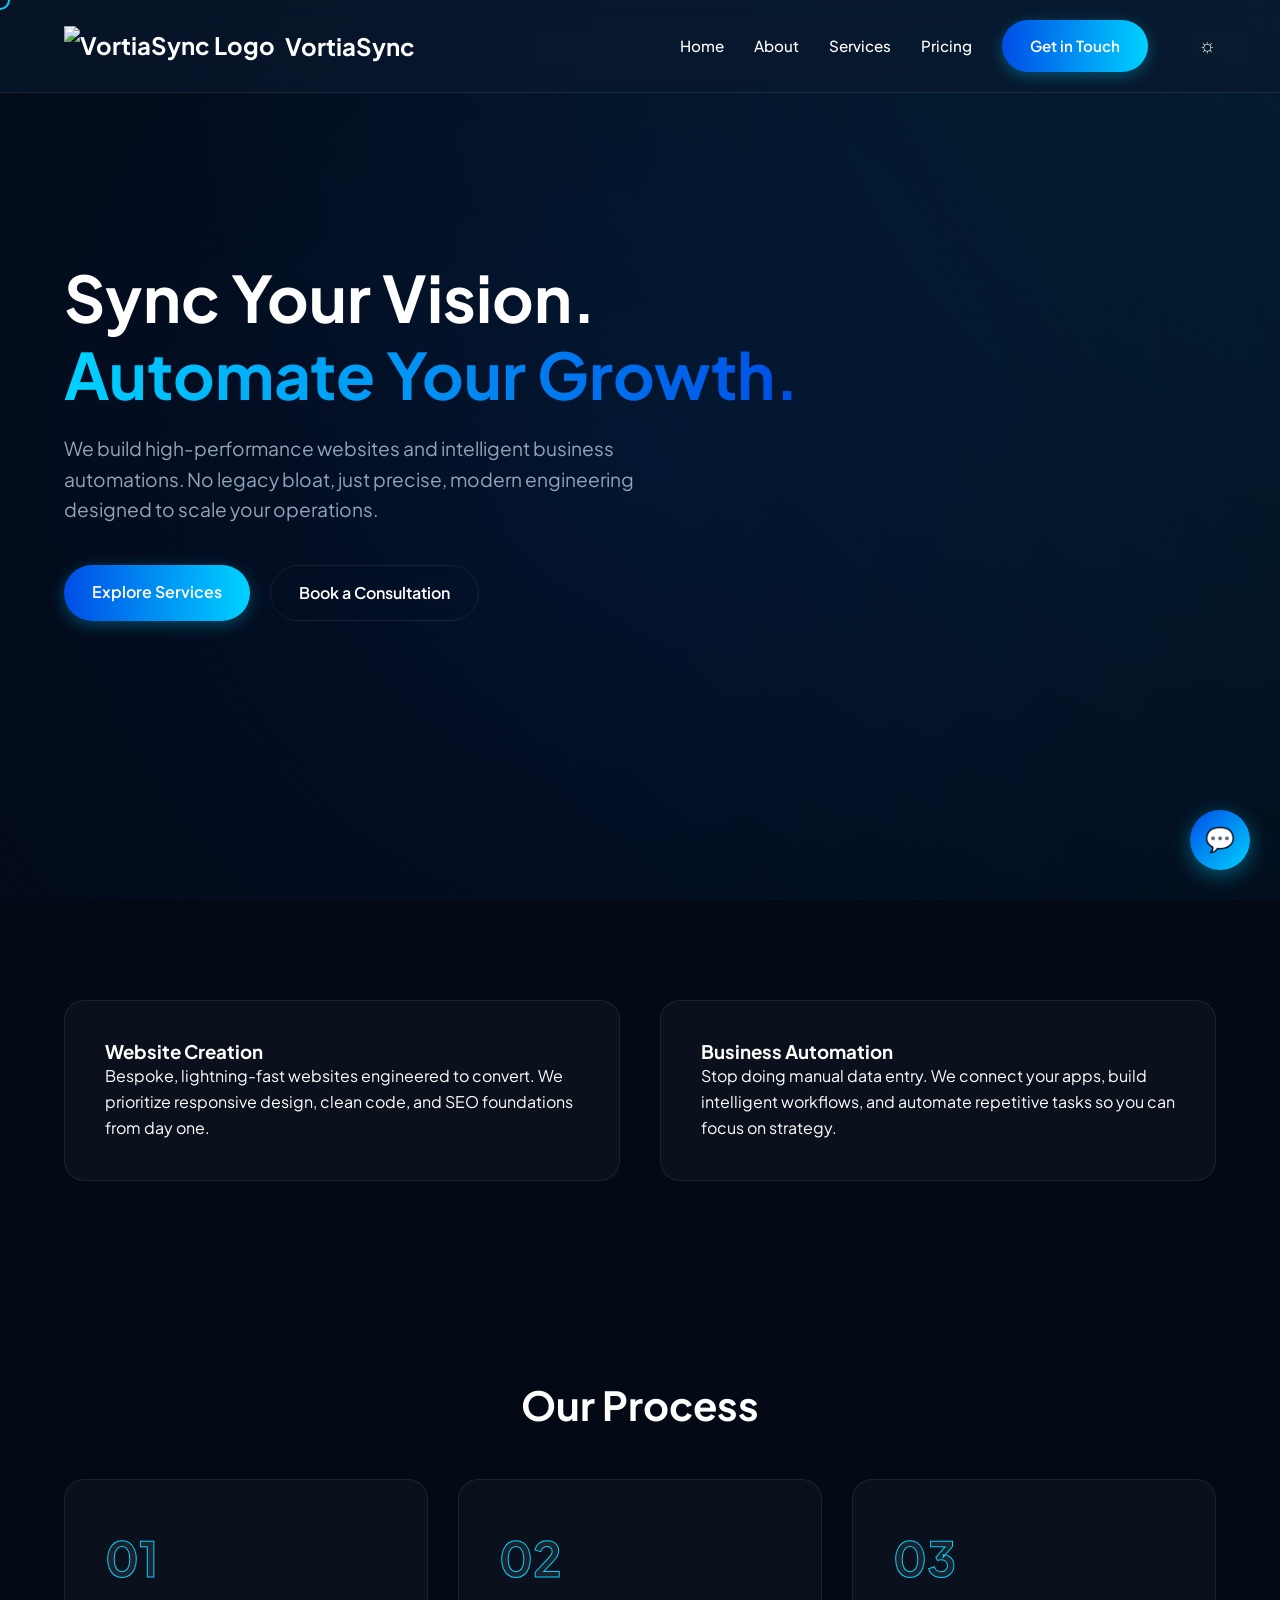
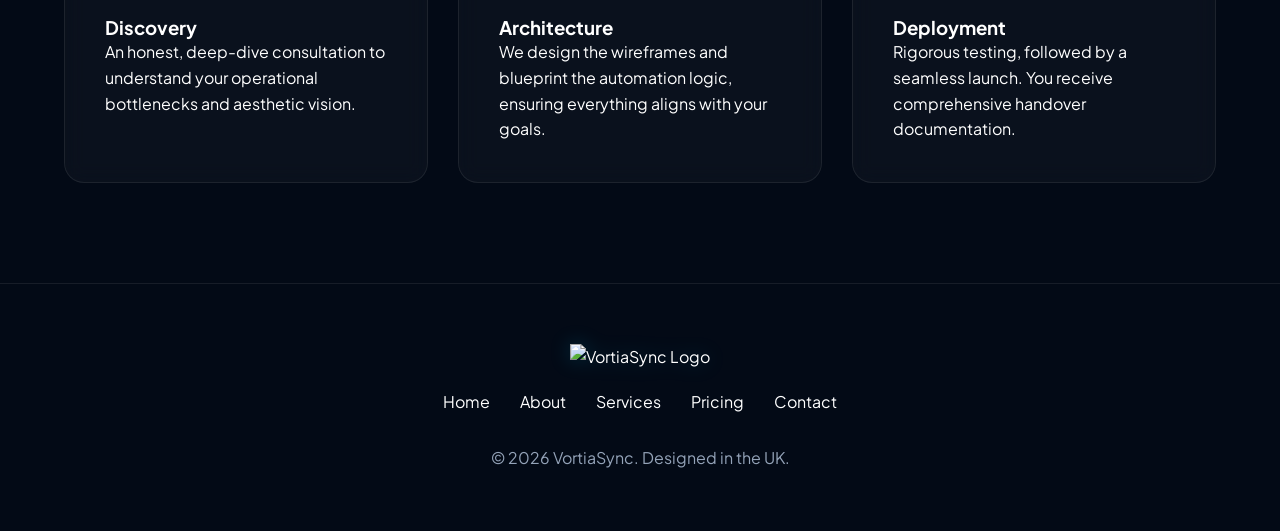
==== index.html @ 6ecd54fc "Create index.html" ====
<!DOCTYPE html>
<html lang="en">
<head>
    <meta charset="UTF-8">
    <meta name="viewport" content="width=device-width, initial-scale=1.0">
    <title>VortiaSync | Website Creation & Business Automation</title>
    <meta name="description" content="Modern website creation and business automation by VortiaSync. Founded by Macauly Parsons.">
    <link rel="icon" href="image_2.png" type="image/png">
    <link rel="stylesheet" href="styles.css">
</head>
<body class="dark-mode">
    <div class="custom-cursor"></div>
    <div id="preloader"><div class="spinner"></div></div>

    <!-- Header -->
    <header>
        <div class="container">
            <a href="index.html" class="logo-container cursor-hover">
                <img src="image_2.png" alt="VortiaSync Logo">
                VortiaSync
            </a>
            <nav>
                <ul>
                    <li><a href="index.html">Home</a></li>
                    <li><a href="about.html">About</a></li>
                    <li><a href="services.html">Services</a></li>
                    <li><a href="pricing.html">Pricing</a></li>
                    <li><a href="contact.html" class="btn btn-primary cursor-hover">Get in Touch</a></li>
                    <li><button id="theme-toggle" class="theme-toggle cursor-hover">☼</button></li>
                </ul>
            </nav>
        </div>
    </header>

    <!-- Hero -->
    <section class="hero">
        <div class="hero-bg"></div>
        <div class="container">
            <div class="hero-content fade-in">
                <h1>Sync Your Vision.<br><span class="text-gradient">Automate Your Growth.</span></h1>
                <p>We build high-performance websites and intelligent business automations. No legacy bloat, just precise, modern engineering designed to scale your operations.</p>
                <div class="hero-buttons">
                    <a href="services.html" class="btn btn-primary cursor-hover">Explore Services</a>
                    <a href="contact.html" class="btn btn-secondary cursor-hover">Book a Consultation</a>
                </div>
            </div>
        </div>
    </section>

    <!-- Value Props / Services Preview -->
    <section class="container">
        <div class="grid-2 fade-in">
            <div class="card cursor-hover">
                <h3>Website Creation</h3>
                <p>Bespoke, lightning-fast websites engineered to convert. We prioritize responsive design, clean code, and SEO foundations from day one.</p>
            </div>
            <div class="card cursor-hover">
                <h3>Business Automation</h3>
                <p>Stop doing manual data entry. We connect your apps, build intelligent workflows, and automate repetitive tasks so you can focus on strategy.</p>
            </div>
        </div>
    </section>

    <!-- How It Works -->
    <section class="container fade-in">
        <h2 style="text-align: center; margin-bottom: 50px; font-size: 2.5rem;">Our Process</h2>
        <div class="grid-3">
            <div class="card">
                <div class="step-number">01</div>
                <h3>Discovery</h3>
                <p>An honest, deep-dive consultation to understand your operational bottlenecks and aesthetic vision.</p>
            </div>
            <div class="card">
                <div class="step-number">02</div>
                <h3>Architecture</h3>
                <p>We design the wireframes and blueprint the automation logic, ensuring everything aligns with your goals.</p>
            </div>
            <div class="card">
                <div class="step-number">03</div>
                <h3>Deployment</h3>
                <p>Rigorous testing, followed by a seamless launch. You receive comprehensive handover documentation.</p>
            </div>
        </div>
    </section>

    <!-- Chatbot Widget -->
    <button id="chatbot-btn" class="cursor-hover">💬</button>
    <div id="chatbot-window">
        <div class="chat-header">
            <strong>Vortia AI</strong>
            <button id="close-chat" style="background:none;border:none;color:white;cursor:pointer;">✖</button>
        </div>
        <div class="chat-body" id="chat-body">
            <div class="message msg-bot">Hi! I'm the VortiaSync assistant. Ask me about our services, pricing, or process.</div>
        </div>
        <div class="chat-input">
            <input type="text" id="chat-input" placeholder="Type a message...">
            <button id="chat-send">Send</button>
        </div>
    </div>

    <!-- Footer -->
    <footer>
        <div class="container fade-in">
            <img src="image.png" alt="VortiaSync Logo" class="footer-logo">
            <div class="footer-links">
                <a href="index.html">Home</a>
                <a href="about.html">About</a>
                <a href="services.html">Services</a>
                <a href="pricing.html">Pricing</a>
                <a href="contact.html">Contact</a>
            </div>
            <p style="color: var(--text-muted);">&copy; 2026 VortiaSync. Designed in the UK.</p>
        </div>
    </footer>

    <script src="script.js"></script>
</body>
</html>
---- styles.css ----
/* =========================================
   VORTIASYNC - MASTER STYLESHEET
   ========================================= */

@import url('https://fonts.googleapis.com/css2?family=Plus+Jakarta+Sans:wght@300;400;500;600;700&display=swap');

:root {
    /* Color Palette based on VortiaSync Logo */
    --navy-deep: #030a16;
    --navy-mid: #0a1930;
    --blue-primary: #004de6;
    --cyan-bright: #00d2ff;
    
    /* Light Mode Variables */
    --bg-color: #ffffff;
    --text-main: #0a1930;
    --text-muted: #4a5568;
    --glass-bg: rgba(255, 255, 255, 0.7);
    --glass-border: rgba(0, 0, 0, 0.05);
    --card-bg: #f8fafc;
}

.dark-mode {
    --bg-color: var(--navy-deep);
    --text-main: #ffffff;
    --text-muted: #94a3b8;
    --glass-bg: rgba(10, 25, 48, 0.6);
    --glass-border: rgba(255, 255, 255, 0.08);
    --card-bg: rgba(255, 255, 255, 0.03);
}

* {
    margin: 0;
    padding: 0;
    box-sizing: border-box;
    cursor: none; /* Custom cursor fallback */
}

body {
    font-family: 'Plus Jakarta Sans', sans-serif;
    background-color: var(--bg-color);
    color: var(--text-main);
    line-height: 1.6;
    overflow-x: hidden;
    transition: background-color 0.4s ease, color 0.4s ease;
}

/* Custom Cursor */
.custom-cursor {
    position: fixed;
    width: 20px;
    height: 20px;
    border: 2px solid var(--cyan-bright);
    border-radius: 50%;
    pointer-events: none;
    transform: translate(-50%, -50%);
    transition: width 0.2s, height 0.2s, background-color 0.2s;
    z-index: 9999;
}
.custom-cursor.hover {
    width: 40px;
    height: 40px;
    background-color: rgba(0, 210, 255, 0.1);
}

/* Preloader */
#preloader {
    position: fixed;
    top: 0; left: 0; width: 100%; height: 100%;
    background: var(--navy-deep);
    display: flex;
    justify-content: center;
    align-items: center;
    z-index: 10000;
    transition: opacity 0.6s ease;
}
.spinner {
    width: 50px; height: 50px;
    border: 3px solid rgba(0, 210, 255, 0.2);
    border-top-color: var(--cyan-bright);
    border-radius: 50%;
    animation: spin 1s infinite linear;
}
@keyframes spin { 100% { transform: rotate(360deg); } }

/* Typography & Utilities */
h1, h2, h3 { line-height: 1.2; font-weight: 700; }
.text-gradient {
    background: linear-gradient(90deg, var(--cyan-bright), var(--blue-primary));
    -webkit-background-clip: text;
    -webkit-text-fill-color: transparent;
}
a { text-decoration: none; color: inherit; }
.container { width: 90%; max-width: 1200px; margin: 0 auto; }
section { padding: 100px 0; }

/* Buttons */
.btn {
    display: inline-block;
    padding: 14px 28px;
    border-radius: 30px;
    font-weight: 600;
    transition: all 0.3s ease;
    border: none;
    outline: none;
}
.btn-primary {
    background: linear-gradient(90deg, var(--blue-primary), var(--cyan-bright));
    color: white;
    box-shadow: 0 4px 15px rgba(0, 210, 255, 0.3);
}
.btn-primary:hover {
    box-shadow: 0 6px 20px rgba(0, 210, 255, 0.5);
    transform: translateY(-2px);
}
.btn-secondary {
    background: transparent;
    color: var(--text-main);
    border: 1px solid var(--glass-border);
    backdrop-filter: blur(10px);
}
.btn-secondary:hover { background: var(--glass-border); }

/* Header (Glassmorphism) */
header {
    position: fixed;
    top: 0; left: 0; width: 100%;
    padding: 20px 0;
    z-index: 1000;
    background: var(--glass-bg);
    backdrop-filter: blur(15px);
    border-bottom: 1px solid var(--glass-border);
    transition: all 0.3s ease;
}
header .container {
    display: flex;
    justify-content: space-between;
    align-items: center;
}
.logo-container {
    display: flex;
    align-items: center;
    gap: 10px;
    font-size: 1.5rem;
    font-weight: 700;
}
.logo-container img { height: 40px; }
nav ul {
    list-style: none;
    display: flex;
    gap: 30px;
    align-items: center;
}
nav ul li a {
    font-weight: 500;
    font-size: 0.95rem;
    position: relative;
}
nav ul li a::after {
    content: ''; position: absolute; width: 0; height: 2px;
    bottom: -5px; left: 0; background: var(--cyan-bright);
    transition: width 0.3s ease;
}
nav ul li a:hover::after { width: 100%; }
.theme-toggle {
    background: none; border: none; color: var(--text-main);
    font-size: 1.2rem; margin-left: 20px;
}

/* Hero Section */
.hero {
    min-height: 100vh;
    display: flex;
    align-items: center;
    position: relative;
    overflow: hidden;
    padding-top: 80px;
}
.hero-bg {
    position: absolute;
    top: -50%; left: -50%; width: 200%; height: 200%;
    background: radial-gradient(circle at 50% 50%, rgba(0, 77, 230, 0.1), transparent 60%),
                radial-gradient(circle at 80% 20%, rgba(0, 210, 255, 0.1), transparent 50%);
    animation: pulse 15s ease-in-out infinite alternate;
    z-index: -1;
}
@keyframes pulse {
    0% { transform: scale(1) rotate(0deg); }
    100% { transform: scale(1.1) rotate(5deg); }
}
.hero-content {
    max-width: 800px;
    text-align: left;
}
.hero-content h1 { font-size: 4rem; margin-bottom: 20px; }
.hero-content p { font-size: 1.2rem; color: var(--text-muted); margin-bottom: 40px; max-width: 600px; }
.hero-buttons { display: flex; gap: 20px; }

/* Cards & Sections */
.grid-2 { display: grid; grid-template-columns: 1fr 1fr; gap: 40px; }
.grid-3 { display: grid; grid-template-columns: repeat(3, 1fr); gap: 30px; }
.card {
    background: var(--card-bg);
    border: 1px solid var(--glass-border);
    padding: 40px;
    border-radius: 20px;
    backdrop-filter: blur(10px);
    transition: transform 0.3s ease, box-shadow 0.3s ease;
}
.card:hover {
    transform: translateY(-10px);
    box-shadow: 0 10px 30px rgba(0, 0, 0, 0.1);
    border-color: rgba(0, 210, 255, 0.3);
}
.step-number {
    font-size: 3rem; font-weight: 700; color: var(--glass-border);
    margin-bottom: 20px;
    -webkit-text-stroke: 1px var(--cyan-bright);
}

/* Pricing */
.pricing-toggle { display: flex; justify-content: center; align-items: center; gap: 15px; margin-bottom: 50px; }
.switch { position: relative; display: inline-block; width: 60px; height: 34px; }
.switch input { opacity: 0; width: 0; height: 0; }
.slider { position: absolute; cursor: pointer; top: 0; left: 0; right: 0; bottom: 0; background-color: var(--navy-mid); transition: .4s; border-radius: 34px; border: 1px solid var(--cyan-bright); }
.slider:before { position: absolute; content: ""; height: 26px; width: 26px; left: 4px; bottom: 3px; background-color: var(--cyan-bright); transition: .4s; border-radius: 50%; }
input:checked + .slider { background-color: var(--blue-primary); }
input:checked + .slider:before { transform: translateX(26px); }
.save-badge { background: rgba(0, 210, 255, 0.1); color: var(--cyan-bright); padding: 4px 10px; border-radius: 20px; font-size: 0.8rem; font-weight: 700; }
.price-card.popular { border: 2px solid var(--cyan-bright); position: relative; }
.popular-badge { position: absolute; top: -15px; left: 50%; transform: translateX(-50%); background: linear-gradient(90deg, var(--blue-primary), var(--cyan-bright)); color: white; padding: 5px 15px; border-radius: 20px; font-size: 0.8rem; font-weight: 700; }
.price { font-size: 3rem; font-weight: 700; margin: 20px 0; }
.price span { font-size: 1rem; color: var(--text-muted); font-weight: 400; }
.features { list-style: none; margin: 30px 0; }
.features li { margin-bottom: 15px; display: flex; align-items: center; gap: 10px; }
.features li::before { content: '✓'; color: var(--cyan-bright); font-weight: bold; }

/* Forms */
.form-group { margin-bottom: 25px; }
.form-group label { display: block; margin-bottom: 8px; font-weight: 500; }
.form-control {
    width: 100%; padding: 15px; border-radius: 10px;
    background: var(--card-bg); border: 1px solid var(--glass-border);
    color: var(--text-main); font-family: inherit; font-size: 1rem;
    transition: border-color 0.3s;
}
.form-control:focus { outline: none; border-color: var(--cyan-bright); }
textarea.form-control { resize: vertical; min-height: 150px; }

/* Chatbot Widget */
#chatbot-btn {
    position: fixed; bottom: 30px; right: 30px;
    width: 60px; height: 60px;
    background: linear-gradient(135deg, var(--blue-primary), var(--cyan-bright));
    border-radius: 50%; display: flex; justify-content: center; align-items: center;
    color: white; font-size: 1.5rem; border: none;
    box-shadow: 0 5px 20px rgba(0, 210, 255, 0.4);
    z-index: 1000; transition: transform 0.3s;
}
#chatbot-btn:hover { transform: scale(1.1); }
#chatbot-window {
    position: fixed; bottom: 100px; right: 30px;
    width: 350px; background: var(--bg-color);
    border: 1px solid var(--glass-border);
    border-radius: 15px; overflow: hidden;
    box-shadow: 0 10px 40px rgba(0,0,0,0.2);
    display: none; flex-direction: column; z-index: 1000;
}
.chat-header {
    background: var(--navy-mid); padding: 15px; color: white;
    display: flex; justify-content: space-between; align-items: center;
}
.chat-body { height: 300px; padding: 15px; overflow-y: auto; display: flex; flex-direction: column; gap: 10px; }
.message { padding: 10px 15px; border-radius: 15px; max-width: 80%; font-size: 0.9rem; }
.msg-bot { background: var(--card-bg); align-self: flex-start; border: 1px solid var(--glass-border); }
.msg-user { background: rgba(0, 210, 255, 0.1); color: var(--cyan-bright); align-self: flex-end; }
.chat-input { display: flex; border-top: 1px solid var(--glass-border); }
.chat-input input { flex: 1; padding: 15px; border: none; background: transparent; color: var(--text-main); outline: none; }
.chat-input button { padding: 0 20px; background: transparent; border: none; color: var(--cyan-bright); font-weight: 700; }

/* Footer */
footer { padding: 60px 0; border-top: 1px solid var(--glass-border); text-align: center; }
.footer-logo { max-width: 200px; margin-bottom: 20px; filter: drop-shadow(0 0 10px rgba(0, 210, 255, 0.2)); }
.footer-links { display: flex; justify-content: center; gap: 30px; margin-bottom: 30px; }

/* Animations */
.fade-in { opacity: 0; transform: translateY(30px); transition: opacity 0.8s ease, transform 0.8s ease; }
.fade-in.visible { opacity: 1; transform: translateY(0); }

/* Responsive */
@media (max-width: 768px) {
    .hero-content h1 { font-size: 2.5rem; }
    .grid-2, .grid-3 { grid-template-columns: 1fr; }
    nav ul { display: none; /* Add mobile menu logic here if needed */ }
    .custom-cursor { display: none; }
    * { cursor: auto !important; }
}
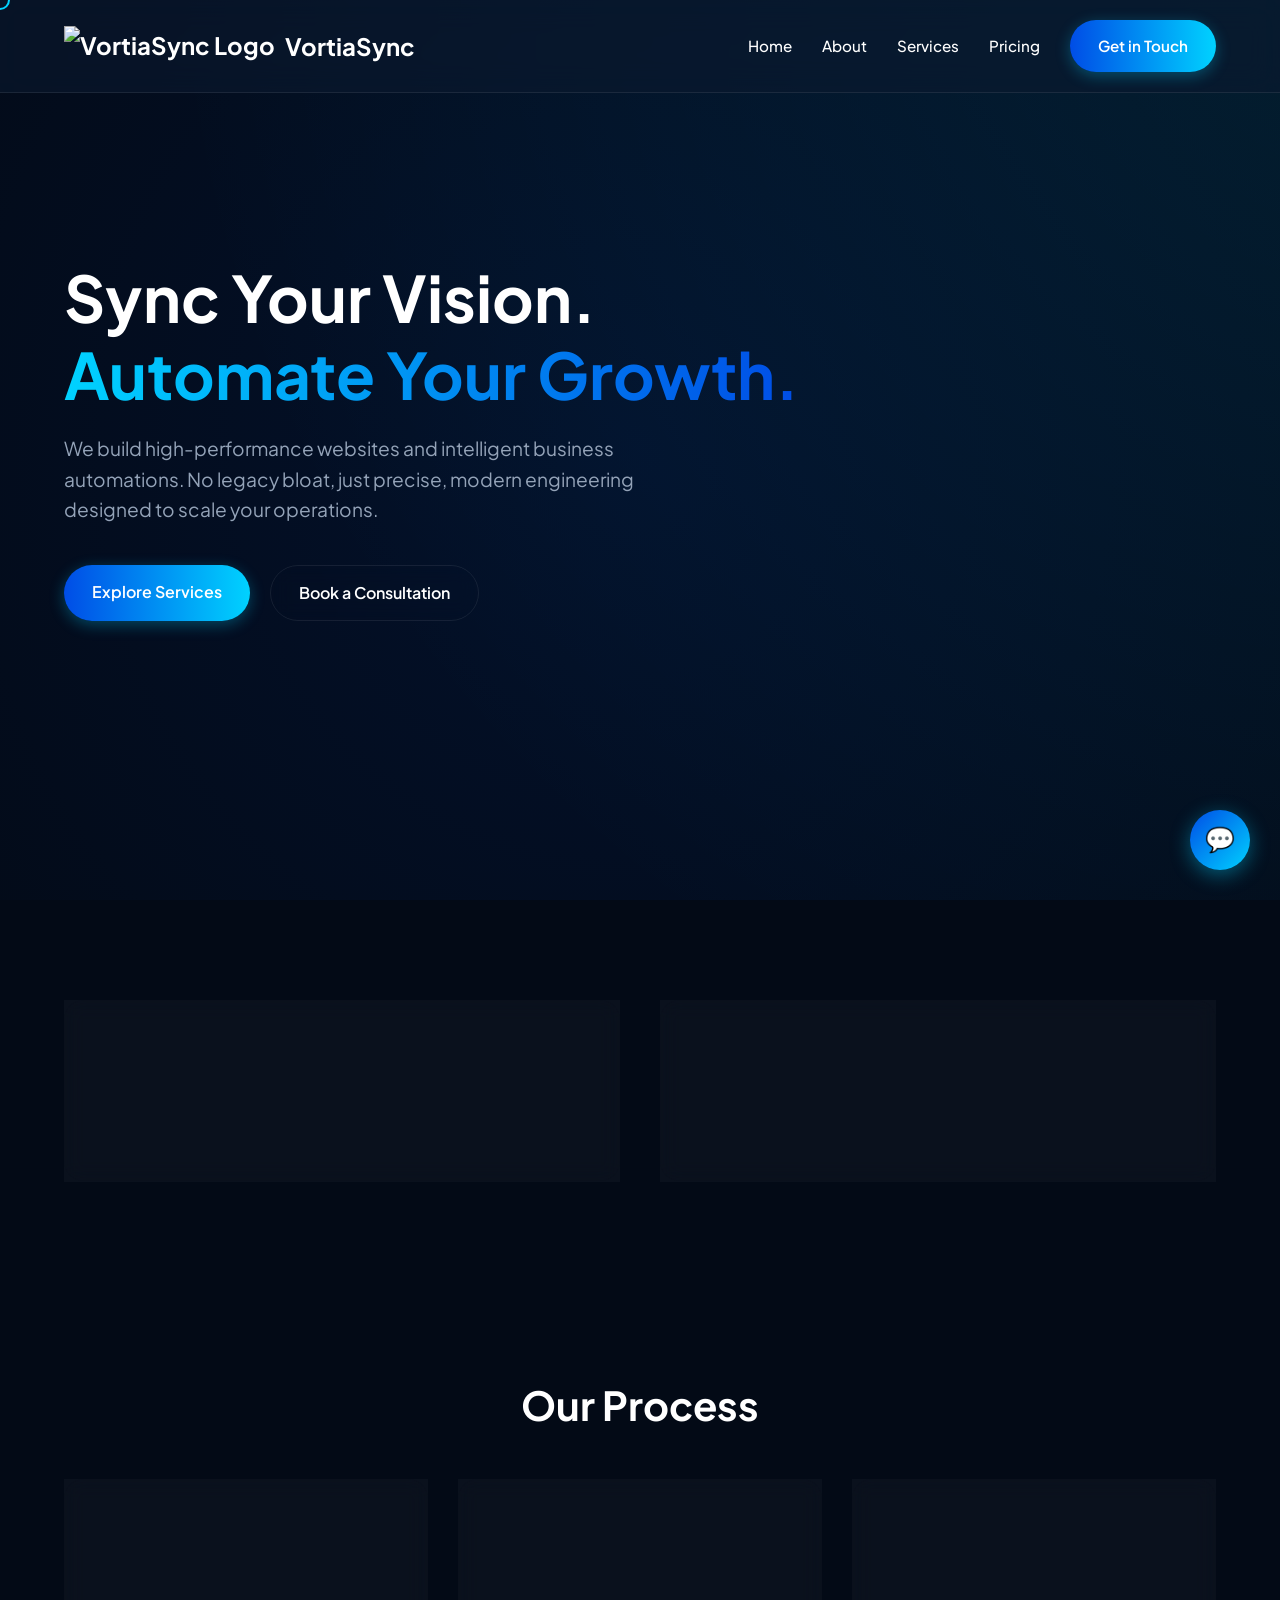
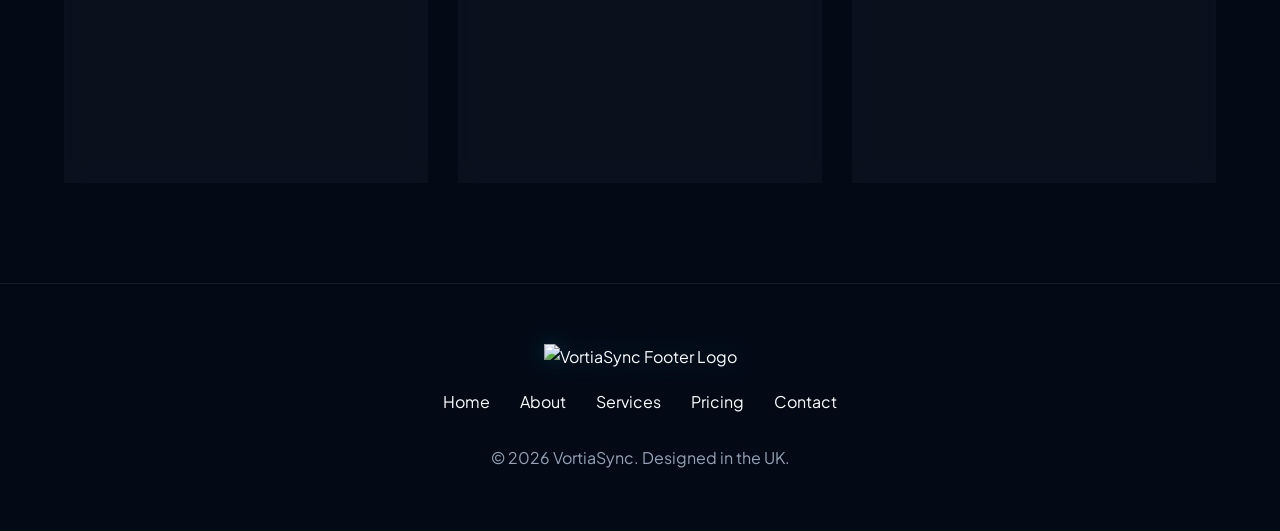
==== commit d034b2a4: "Update index.html" ====
--- a/index.html
+++ b/index.html
@@ -4,7 +4,7 @@
     <meta charset="UTF-8">
     <meta name="viewport" content="width=device-width, initial-scale=1.0">
     <title>VortiaSync | Website Creation & Business Automation</title>
-    <meta name="description" content="Modern website creation and business automation by VortiaSync. Founded by Macauly Parsons.">
+    <!-- Notice these link directly to files in the same folder -->
     <link rel="icon" href="image_2.png" type="image/png">
     <link rel="stylesheet" href="styles.css">
 </head>
@@ -12,12 +12,10 @@
     <div class="custom-cursor"></div>
     <div id="preloader"><div class="spinner"></div></div>
 
-    <!-- Header -->
     <header>
         <div class="container">
             <a href="index.html" class="logo-container cursor-hover">
-                <img src="image_2.png" alt="VortiaSync Logo">
-                VortiaSync
+                <img src="image_2.png" alt="VortiaSync Logo"> VortiaSync
             </a>
             <nav>
                 <ul>
@@ -26,13 +24,11 @@
                     <li><a href="services.html">Services</a></li>
                     <li><a href="pricing.html">Pricing</a></li>
                     <li><a href="contact.html" class="btn btn-primary cursor-hover">Get in Touch</a></li>
-                    <li><button id="theme-toggle" class="theme-toggle cursor-hover">☼</button></li>
                 </ul>
             </nav>
         </div>
     </header>
 
-    <!-- Hero -->
     <section class="hero">
         <div class="hero-bg"></div>
         <div class="container">
@@ -47,7 +43,6 @@
         </div>
     </section>
 
-    <!-- Value Props / Services Preview -->
     <section class="container">
         <div class="grid-2 fade-in">
             <div class="card cursor-hover">
@@ -61,7 +56,6 @@
         </div>
     </section>
 
-    <!-- How It Works -->
     <section class="container fade-in">
         <h2 style="text-align: center; margin-bottom: 50px; font-size: 2.5rem;">Our Process</h2>
         <div class="grid-3">
@@ -83,7 +77,6 @@
         </div>
     </section>
 
-    <!-- Chatbot Widget -->
     <button id="chatbot-btn" class="cursor-hover">💬</button>
     <div id="chatbot-window">
         <div class="chat-header">
@@ -99,10 +92,9 @@
         </div>
     </div>
 
-    <!-- Footer -->
     <footer>
         <div class="container fade-in">
-            <img src="image.png" alt="VortiaSync Logo" class="footer-logo">
+            <img src="image.png" alt="VortiaSync Footer Logo" class="footer-logo">
             <div class="footer-links">
                 <a href="index.html">Home</a>
                 <a href="about.html">About</a>
--- a/styles.css
+++ b/styles.css
@@ -1,17 +1,14 @@
 /* =========================================
-   VORTIASYNC - MASTER STYLESHEET
+   VORTIASYNC - STYLESHEET
    ========================================= */
 
 @import url('https://fonts.googleapis.com/css2?family=Plus+Jakarta+Sans:wght@300;400;500;600;700&display=swap');
 
 :root {
-    /* Color Palette based on VortiaSync Logo */
     --navy-deep: #030a16;
     --navy-mid: #0a1930;
     --blue-primary: #004de6;
     --cyan-bright: #00d2ff;
-    
-    /* Light Mode Variables */
     --bg-color: #ffffff;
     --text-main: #0a1930;
     --text-muted: #4a5568;
@@ -29,12 +26,7 @@
     --card-bg: rgba(255, 255, 255, 0.03);
 }
 
-* {
-    margin: 0;
-    padding: 0;
-    box-sizing: border-box;
-    cursor: none; /* Custom cursor fallback */
-}
+* { margin: 0; padding: 0; box-sizing: border-box; cursor: none; }
 
 body {
     font-family: 'Plus Jakarta Sans', sans-serif;
@@ -46,177 +38,53 @@
 }
 
 /* Custom Cursor */
-.custom-cursor {
-    position: fixed;
-    width: 20px;
-    height: 20px;
-    border: 2px solid var(--cyan-bright);
-    border-radius: 50%;
-    pointer-events: none;
-    transform: translate(-50%, -50%);
-    transition: width 0.2s, height 0.2s, background-color 0.2s;
-    z-index: 9999;
-}
-.custom-cursor.hover {
-    width: 40px;
-    height: 40px;
-    background-color: rgba(0, 210, 255, 0.1);
-}
+.custom-cursor { position: fixed; width: 20px; height: 20px; border: 2px solid var(--cyan-bright); border-radius: 50%; pointer-events: none; transform: translate(-50%, -50%); transition: width 0.2s, height 0.2s, background-color 0.2s; z-index: 9999; }
+.custom-cursor.hover { width: 40px; height: 40px; background-color: rgba(0, 210, 255, 0.1); }
 
 /* Preloader */
-#preloader {
-    position: fixed;
-    top: 0; left: 0; width: 100%; height: 100%;
-    background: var(--navy-deep);
-    display: flex;
-    justify-content: center;
-    align-items: center;
-    z-index: 10000;
-    transition: opacity 0.6s ease;
-}
-.spinner {
-    width: 50px; height: 50px;
-    border: 3px solid rgba(0, 210, 255, 0.2);
-    border-top-color: var(--cyan-bright);
-    border-radius: 50%;
-    animation: spin 1s infinite linear;
-}
+#preloader { position: fixed; top: 0; left: 0; width: 100%; height: 100%; background: var(--navy-deep); display: flex; justify-content: center; align-items: center; z-index: 10000; transition: opacity 0.6s ease; }
+.spinner { width: 50px; height: 50px; border: 3px solid rgba(0, 210, 255, 0.2); border-top-color: var(--cyan-bright); border-radius: 50%; animation: spin 1s infinite linear; }
 @keyframes spin { 100% { transform: rotate(360deg); } }
 
-/* Typography & Utilities */
+/* Typography & Layout */
 h1, h2, h3 { line-height: 1.2; font-weight: 700; }
-.text-gradient {
-    background: linear-gradient(90deg, var(--cyan-bright), var(--blue-primary));
-    -webkit-background-clip: text;
-    -webkit-text-fill-color: transparent;
-}
+.text-gradient { background: linear-gradient(90deg, var(--cyan-bright), var(--blue-primary)); -webkit-background-clip: text; -webkit-text-fill-color: transparent; }
 a { text-decoration: none; color: inherit; }
 .container { width: 90%; max-width: 1200px; margin: 0 auto; }
 section { padding: 100px 0; }
 
 /* Buttons */
-.btn {
-    display: inline-block;
-    padding: 14px 28px;
-    border-radius: 30px;
-    font-weight: 600;
-    transition: all 0.3s ease;
-    border: none;
-    outline: none;
-}
-.btn-primary {
-    background: linear-gradient(90deg, var(--blue-primary), var(--cyan-bright));
-    color: white;
-    box-shadow: 0 4px 15px rgba(0, 210, 255, 0.3);
-}
-.btn-primary:hover {
-    box-shadow: 0 6px 20px rgba(0, 210, 255, 0.5);
-    transform: translateY(-2px);
-}
-.btn-secondary {
-    background: transparent;
-    color: var(--text-main);
-    border: 1px solid var(--glass-border);
-    backdrop-filter: blur(10px);
-}
+.btn { display: inline-block; padding: 14px 28px; border-radius: 30px; font-weight: 600; transition: all 0.3s ease; border: none; outline: none; }
+.btn-primary { background: linear-gradient(90deg, var(--blue-primary), var(--cyan-bright)); color: white; box-shadow: 0 4px 15px rgba(0, 210, 255, 0.3); }
+.btn-primary:hover { box-shadow: 0 6px 20px rgba(0, 210, 255, 0.5); transform: translateY(-2px); }
+.btn-secondary { background: transparent; color: var(--text-main); border: 1px solid var(--glass-border); backdrop-filter: blur(10px); }
 .btn-secondary:hover { background: var(--glass-border); }
 
-/* Header (Glassmorphism) */
-header {
-    position: fixed;
-    top: 0; left: 0; width: 100%;
-    padding: 20px 0;
-    z-index: 1000;
-    background: var(--glass-bg);
-    backdrop-filter: blur(15px);
-    border-bottom: 1px solid var(--glass-border);
-    transition: all 0.3s ease;
-}
-header .container {
-    display: flex;
-    justify-content: space-between;
-    align-items: center;
-}
-.logo-container {
-    display: flex;
-    align-items: center;
-    gap: 10px;
-    font-size: 1.5rem;
-    font-weight: 700;
-}
+/* Header */
+header { position: fixed; top: 0; left: 0; width: 100%; padding: 20px 0; z-index: 1000; background: var(--glass-bg); backdrop-filter: blur(15px); border-bottom: 1px solid var(--glass-border); }
+header .container { display: flex; justify-content: space-between; align-items: center; }
+.logo-container { display: flex; align-items: center; gap: 10px; font-size: 1.5rem; font-weight: 700; }
 .logo-container img { height: 40px; }
-nav ul {
-    list-style: none;
-    display: flex;
-    gap: 30px;
-    align-items: center;
-}
-nav ul li a {
-    font-weight: 500;
-    font-size: 0.95rem;
-    position: relative;
-}
-nav ul li a::after {
-    content: ''; position: absolute; width: 0; height: 2px;
-    bottom: -5px; left: 0; background: var(--cyan-bright);
-    transition: width 0.3s ease;
-}
+nav ul { list-style: none; display: flex; gap: 30px; align-items: center; }
+nav ul li a { font-weight: 500; font-size: 0.95rem; position: relative; }
+nav ul li a::after { content: ''; position: absolute; width: 0; height: 2px; bottom: -5px; left: 0; background: var(--cyan-bright); transition: width 0.3s ease; }
 nav ul li a:hover::after { width: 100%; }
-.theme-toggle {
-    background: none; border: none; color: var(--text-main);
-    font-size: 1.2rem; margin-left: 20px;
-}
 
-/* Hero Section */
-.hero {
-    min-height: 100vh;
-    display: flex;
-    align-items: center;
-    position: relative;
-    overflow: hidden;
-    padding-top: 80px;
-}
-.hero-bg {
-    position: absolute;
-    top: -50%; left: -50%; width: 200%; height: 200%;
-    background: radial-gradient(circle at 50% 50%, rgba(0, 77, 230, 0.1), transparent 60%),
-                radial-gradient(circle at 80% 20%, rgba(0, 210, 255, 0.1), transparent 50%);
-    animation: pulse 15s ease-in-out infinite alternate;
-    z-index: -1;
-}
-@keyframes pulse {
-    0% { transform: scale(1) rotate(0deg); }
-    100% { transform: scale(1.1) rotate(5deg); }
-}
-.hero-content {
-    max-width: 800px;
-    text-align: left;
-}
+/* Hero */
+.hero { min-height: 100vh; display: flex; align-items: center; position: relative; overflow: hidden; padding-top: 80px; }
+.hero-bg { position: absolute; top: -50%; left: -50%; width: 200%; height: 200%; background: radial-gradient(circle at 50% 50%, rgba(0, 77, 230, 0.1), transparent 60%), radial-gradient(circle at 80% 20%, rgba(0, 210, 255, 0.1), transparent 50%); animation: pulse 15s ease-in-out infinite alternate; z-index: -1; }
+@keyframes pulse { 0% { transform: scale(1) rotate(0deg); } 100% { transform: scale(1.1) rotate(5deg); } }
+.hero-content { max-width: 800px; }
 .hero-content h1 { font-size: 4rem; margin-bottom: 20px; }
 .hero-content p { font-size: 1.2rem; color: var(--text-muted); margin-bottom: 40px; max-width: 600px; }
 .hero-buttons { display: flex; gap: 20px; }
 
-/* Cards & Sections */
+/* Grid & Cards */
 .grid-2 { display: grid; grid-template-columns: 1fr 1fr; gap: 40px; }
 .grid-3 { display: grid; grid-template-columns: repeat(3, 1fr); gap: 30px; }
-.card {
-    background: var(--card-bg);
-    border: 1px solid var(--glass-border);
-    padding: 40px;
-    border-radius: 20px;
-    backdrop-filter: blur(10px);
-    transition: transform 0.3s ease, box-shadow 0.3s ease;
-}
-.card:hover {
-    transform: translateY(-10px);
-    box-shadow: 0 10px 30px rgba(0, 0, 0, 0.1);
-    border-color: rgba(0, 210, 255, 0.3);
-}
-.step-number {
-    font-size: 3rem; font-weight: 700; color: var(--glass-border);
-    margin-bottom: 20px;
-    -webkit-text-stroke: 1px var(--cyan-bright);
-}
+.card { background: var(--card-bg); border: 1px solid var(--glass-border); padding: 40px; border-radius: 20px; backdrop-filter: blur(10px); transition: transform 0.3s ease, box-shadow 0.3s ease; }
+.card:hover { transform: translateY(-10px); box-shadow: 0 10px 30px rgba(0, 0, 0, 0.1); border-color: rgba(0, 210, 255, 0.3); }
+.step-number { font-size: 3rem; font-weight: 700; color: var(--glass-border); margin-bottom: 20px; -webkit-text-stroke: 1px var(--cyan-bright); }
 
 /* Pricing */
 .pricing-toggle { display: flex; justify-content: center; align-items: center; gap: 15px; margin-bottom: 50px; }
@@ -238,38 +106,15 @@
 /* Forms */
 .form-group { margin-bottom: 25px; }
 .form-group label { display: block; margin-bottom: 8px; font-weight: 500; }
-.form-control {
-    width: 100%; padding: 15px; border-radius: 10px;
-    background: var(--card-bg); border: 1px solid var(--glass-border);
-    color: var(--text-main); font-family: inherit; font-size: 1rem;
-    transition: border-color 0.3s;
-}
+.form-control { width: 100%; padding: 15px; border-radius: 10px; background: var(--card-bg); border: 1px solid var(--glass-border); color: var(--text-main); font-family: inherit; font-size: 1rem; transition: border-color 0.3s; }
 .form-control:focus { outline: none; border-color: var(--cyan-bright); }
 textarea.form-control { resize: vertical; min-height: 150px; }
 
-/* Chatbot Widget */
-#chatbot-btn {
-    position: fixed; bottom: 30px; right: 30px;
-    width: 60px; height: 60px;
-    background: linear-gradient(135deg, var(--blue-primary), var(--cyan-bright));
-    border-radius: 50%; display: flex; justify-content: center; align-items: center;
-    color: white; font-size: 1.5rem; border: none;
-    box-shadow: 0 5px 20px rgba(0, 210, 255, 0.4);
-    z-index: 1000; transition: transform 0.3s;
-}
+/* Chatbot */
+#chatbot-btn { position: fixed; bottom: 30px; right: 30px; width: 60px; height: 60px; background: linear-gradient(135deg, var(--blue-primary), var(--cyan-bright)); border-radius: 50%; display: flex; justify-content: center; align-items: center; color: white; font-size: 1.5rem; border: none; box-shadow: 0 5px 20px rgba(0, 210, 255, 0.4); z-index: 1000; transition: transform 0.3s; }
 #chatbot-btn:hover { transform: scale(1.1); }
-#chatbot-window {
-    position: fixed; bottom: 100px; right: 30px;
-    width: 350px; background: var(--bg-color);
-    border: 1px solid var(--glass-border);
-    border-radius: 15px; overflow: hidden;
-    box-shadow: 0 10px 40px rgba(0,0,0,0.2);
-    display: none; flex-direction: column; z-index: 1000;
-}
-.chat-header {
-    background: var(--navy-mid); padding: 15px; color: white;
-    display: flex; justify-content: space-between; align-items: center;
-}
+#chatbot-window { position: fixed; bottom: 100px; right: 30px; width: 350px; background: var(--bg-color); border: 1px solid var(--glass-border); border-radius: 15px; overflow: hidden; box-shadow: 0 10px 40px rgba(0,0,0,0.2); display: none; flex-direction: column; z-index: 1000; }
+.chat-header { background: var(--navy-mid); padding: 15px; color: white; display: flex; justify-content: space-between; align-items: center; }
 .chat-body { height: 300px; padding: 15px; overflow-y: auto; display: flex; flex-direction: column; gap: 10px; }
 .message { padding: 10px 15px; border-radius: 15px; max-width: 80%; font-size: 0.9rem; }
 .msg-bot { background: var(--card-bg); align-self: flex-start; border: 1px solid var(--glass-border); }
@@ -291,7 +136,7 @@
 @media (max-width: 768px) {
     .hero-content h1 { font-size: 2.5rem; }
     .grid-2, .grid-3 { grid-template-columns: 1fr; }
-    nav ul { display: none; /* Add mobile menu logic here if needed */ }
+    nav ul { display: none; }
     .custom-cursor { display: none; }
     * { cursor: auto !important; }
 }
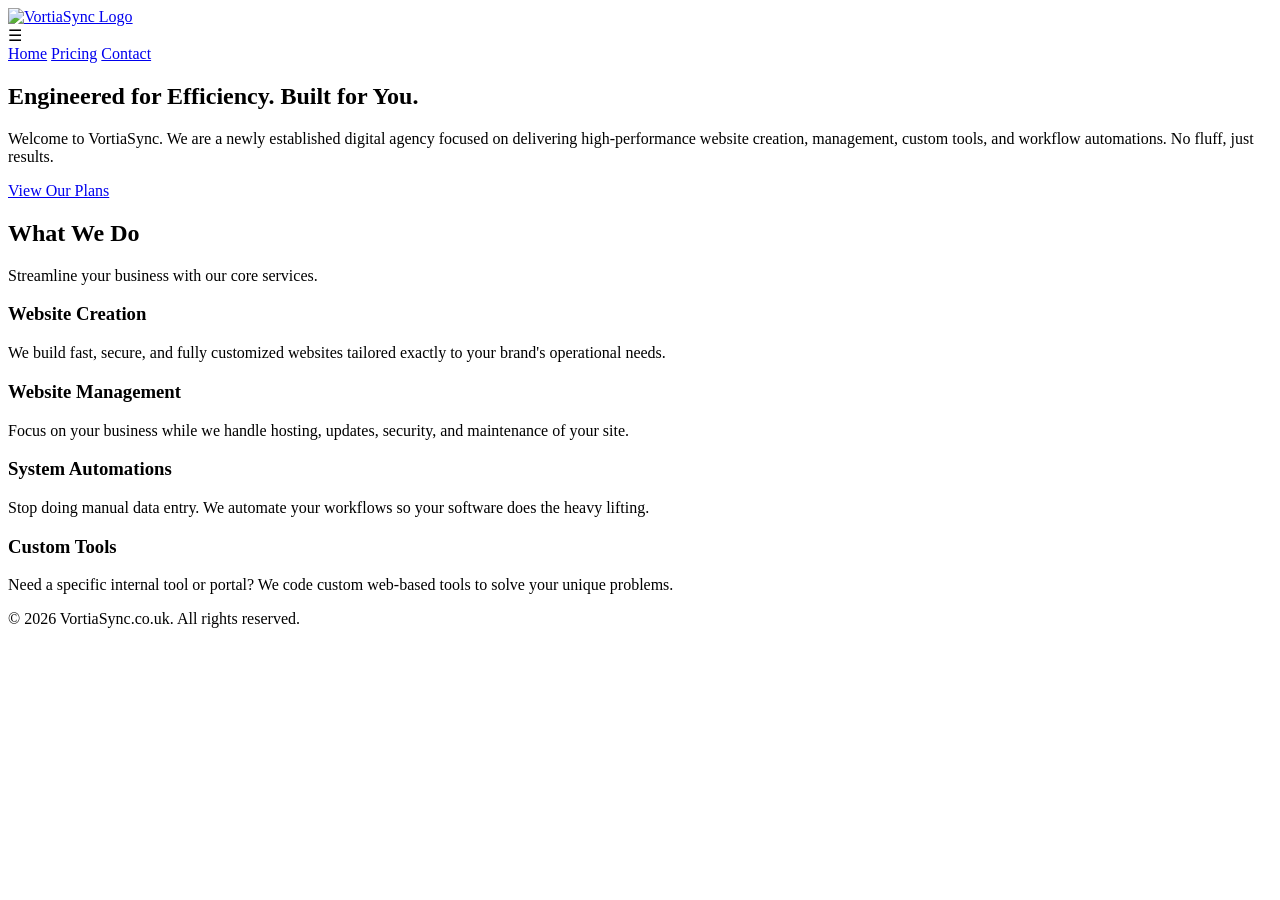
==== commit 61b7c5a5: "Update index.html" ====
--- a/index.html
+++ b/index.html
@@ -3,109 +3,61 @@
 <head>
     <meta charset="UTF-8">
     <meta name="viewport" content="width=device-width, initial-scale=1.0">
-    <title>VortiaSync | Website Creation & Business Automation</title>
-    <!-- Notice these link directly to files in the same folder -->
-    <link rel="icon" href="image_2.png" type="image/png">
-    <link rel="stylesheet" href="styles.css">
+    <title>VortiaSync | Web Creation & Automations</title>
+    <link rel="stylesheet" href="style.css">
 </head>
-<body class="dark-mode">
-    <div class="custom-cursor"></div>
-    <div id="preloader"><div class="spinner"></div></div>
-
+<body>
     <header>
-        <div class="container">
-            <a href="index.html" class="logo-container cursor-hover">
-                <img src="image_2.png" alt="VortiaSync Logo"> VortiaSync
+        <div class="nav-container">
+            <a href="index.html" class="logo">
+                <!-- Replace src with your attached logo -->
+                <img src="logo.png" alt="VortiaSync Logo" id="nav-logo"> 
             </a>
-            <nav>
-                <ul>
-                    <li><a href="index.html">Home</a></li>
-                    <li><a href="about.html">About</a></li>
-                    <li><a href="services.html">Services</a></li>
-                    <li><a href="pricing.html">Pricing</a></li>
-                    <li><a href="contact.html" class="btn btn-primary cursor-hover">Get in Touch</a></li>
-                </ul>
+            <div class="menu-toggle" id="mobile-menu">&#9776;</div>
+            <nav id="nav-links">
+                <a href="index.html" class="active">Home</a>
+                <a href="pricing.html">Pricing</a>
+                <a href="contact.html">Contact</a>
             </nav>
         </div>
     </header>
 
     <section class="hero">
-        <div class="hero-bg"></div>
-        <div class="container">
-            <div class="hero-content fade-in">
-                <h1>Sync Your Vision.<br><span class="text-gradient">Automate Your Growth.</span></h1>
-                <p>We build high-performance websites and intelligent business automations. No legacy bloat, just precise, modern engineering designed to scale your operations.</p>
-                <div class="hero-buttons">
-                    <a href="services.html" class="btn btn-primary cursor-hover">Explore Services</a>
-                    <a href="contact.html" class="btn btn-secondary cursor-hover">Book a Consultation</a>
-                </div>
+        <div class="hero-content">
+            <h1>Engineered for Efficiency. Built for You.</h1>
+            <p>Welcome to VortiaSync. We are a newly established digital agency focused on delivering high-performance website creation, management, custom tools, and workflow automations. No fluff, just results.</p>
+            <a href="pricing.html" class="btn">View Our Plans</a>
+        </div>
+    </section>
+
+    <section class="services">
+        <div class="section-header">
+            <h2>What We Do</h2>
+            <p>Streamline your business with our core services.</p>
+        </div>
+        <div class="grid">
+            <div class="card">
+                <h3>Website Creation</h3>
+                <p>We build fast, secure, and fully customized websites tailored exactly to your brand's operational needs.</p>
+            </div>
+            <div class="card">
+                <h3>Website Management</h3>
+                <p>Focus on your business while we handle hosting, updates, security, and maintenance of your site.</p>
+            </div>
+            <div class="card">
+                <h3>System Automations</h3>
+                <p>Stop doing manual data entry. We automate your workflows so your software does the heavy lifting.</p>
+            </div>
+            <div class="card">
+                <h3>Custom Tools</h3>
+                <p>Need a specific internal tool or portal? We code custom web-based tools to solve your unique problems.</p>
             </div>
         </div>
     </section>
 
-    <section class="container">
-        <div class="grid-2 fade-in">
-            <div class="card cursor-hover">
-                <h3>Website Creation</h3>
-                <p>Bespoke, lightning-fast websites engineered to convert. We prioritize responsive design, clean code, and SEO foundations from day one.</p>
-            </div>
-            <div class="card cursor-hover">
-                <h3>Business Automation</h3>
-                <p>Stop doing manual data entry. We connect your apps, build intelligent workflows, and automate repetitive tasks so you can focus on strategy.</p>
-            </div>
-        </div>
-    </section>
-
-    <section class="container fade-in">
-        <h2 style="text-align: center; margin-bottom: 50px; font-size: 2.5rem;">Our Process</h2>
-        <div class="grid-3">
-            <div class="card">
-                <div class="step-number">01</div>
-                <h3>Discovery</h3>
-                <p>An honest, deep-dive consultation to understand your operational bottlenecks and aesthetic vision.</p>
-            </div>
-            <div class="card">
-                <div class="step-number">02</div>
-                <h3>Architecture</h3>
-                <p>We design the wireframes and blueprint the automation logic, ensuring everything aligns with your goals.</p>
-            </div>
-            <div class="card">
-                <div class="step-number">03</div>
-                <h3>Deployment</h3>
-                <p>Rigorous testing, followed by a seamless launch. You receive comprehensive handover documentation.</p>
-            </div>
-        </div>
-    </section>
-
-    <button id="chatbot-btn" class="cursor-hover">💬</button>
-    <div id="chatbot-window">
-        <div class="chat-header">
-            <strong>Vortia AI</strong>
-            <button id="close-chat" style="background:none;border:none;color:white;cursor:pointer;">✖</button>
-        </div>
-        <div class="chat-body" id="chat-body">
-            <div class="message msg-bot">Hi! I'm the VortiaSync assistant. Ask me about our services, pricing, or process.</div>
-        </div>
-        <div class="chat-input">
-            <input type="text" id="chat-input" placeholder="Type a message...">
-            <button id="chat-send">Send</button>
-        </div>
-    </div>
-
     <footer>
-        <div class="container fade-in">
-            <img src="image.png" alt="VortiaSync Footer Logo" class="footer-logo">
-            <div class="footer-links">
-                <a href="index.html">Home</a>
-                <a href="about.html">About</a>
-                <a href="services.html">Services</a>
-                <a href="pricing.html">Pricing</a>
-                <a href="contact.html">Contact</a>
-            </div>
-            <p style="color: var(--text-muted);">&copy; 2026 VortiaSync. Designed in the UK.</p>
-        </div>
+        <p>&copy; 2026 VortiaSync.co.uk. All rights reserved.</p>
     </footer>
-
     <script src="script.js"></script>
 </body>
 </html>
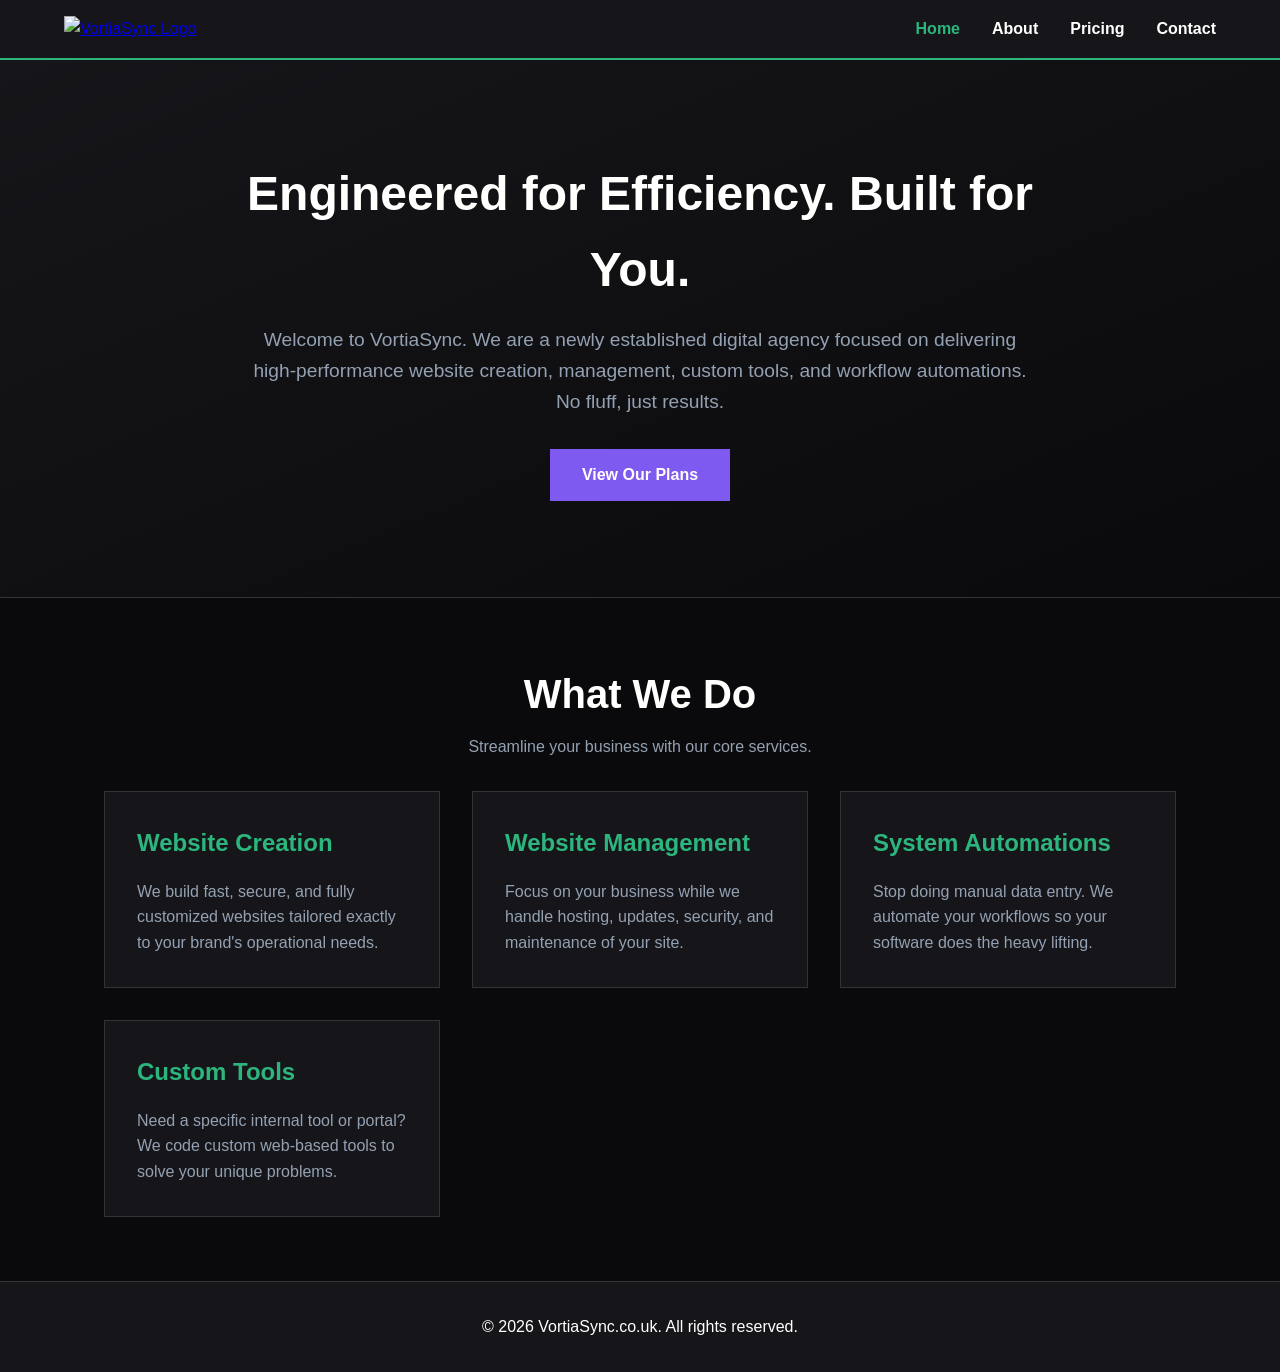
==== commit 1b1238c7: "Update index.html" ====
--- a/index.html
+++ b/index.html
@@ -10,12 +10,12 @@
     <header>
         <div class="nav-container">
             <a href="index.html" class="logo">
-                <!-- Replace src with your attached logo -->
                 <img src="logo.png" alt="VortiaSync Logo" id="nav-logo"> 
             </a>
             <div class="menu-toggle" id="mobile-menu">&#9776;</div>
             <nav id="nav-links">
                 <a href="index.html" class="active">Home</a>
+                <a href="about.html">About</a>
                 <a href="pricing.html">Pricing</a>
                 <a href="contact.html">Contact</a>
             </nav>
--- a/style.css
+++ b/style.css
@@ -0,0 +1,197 @@
+/* GLOBAL RESETS & SQUARED EDGES */
+* {
+    margin: 0;
+    padding: 0;
+    box-sizing: border-box;
+    font-family: 'Segoe UI', Tahoma, Geneva, Verdana, sans-serif;
+    border-radius: 0 !important; /* Forces all elements to be strictly squared */
+}
+
+:root {
+    --bg-dark: #0a0a0c;
+    --bg-light: #16161a;
+    --text-main: #fffffe;
+    --text-muted: #94a1b2;
+    --accent: #7f5af0;
+    --accent-hover: #6c46df;
+    --border-color: #2cb67d;
+}
+
+body {
+    background-color: var(--bg-dark);
+    color: var(--text-main);
+    line-height: 1.6;
+    display: flex;
+    flex-direction: column;
+    min-height: 100vh;
+}
+
+/* HEADER & NAVIGATION */
+header {
+    background-color: var(--bg-light);
+    border-bottom: 2px solid var(--border-color);
+    padding: 1rem 5%;
+    position: sticky;
+    top: 0;
+    z-index: 1000;
+}
+
+.nav-container {
+    display: flex;
+    justify-content: space-between;
+    align-items: center;
+    max-width: 1200px;
+    margin: 0 auto;
+}
+
+.logo img {
+    height: 40px;
+    width: auto;
+}
+
+nav {
+    display: flex;
+    gap: 2rem;
+}
+
+nav a {
+    color: var(--text-main);
+    text-decoration: none;
+    font-weight: 600;
+    font-size: 1rem;
+    transition: color 0.3s ease;
+}
+
+nav a:hover, nav a.active {
+    color: var(--border-color);
+}
+
+.menu-toggle {
+    display: none;
+    font-size: 1.8rem;
+    cursor: pointer;
+    color: var(--border-color);
+}
+
+/* BUTTONS */
+.btn {
+    display: inline-block;
+    background-color: var(--accent);
+    color: #fff;
+    padding: 0.8rem 2rem;
+    text-decoration: none;
+    font-weight: bold;
+    border: none;
+    cursor: pointer;
+    transition: background 0.3s;
+    text-align: center;
+}
+.btn:hover { background-color: var(--accent-hover); }
+.btn-full { width: 100%; }
+
+/* HERO SECTION */
+.hero {
+    padding: 6rem 5%;
+    text-align: center;
+    background: linear-gradient(to right bottom, #16161a, #0a0a0c);
+    border-bottom: 1px solid #333;
+}
+.hero-content {
+    max-width: 800px;
+    margin: 0 auto;
+}
+.hero h1 { font-size: 3rem; margin-bottom: 1rem; }
+.hero p { font-size: 1.2rem; color: var(--text-muted); margin-bottom: 2rem; }
+
+/* LAYOUT GRIDS & CARDS */
+.section-header { text-align: center; padding: 4rem 5% 2rem; }
+.section-header h2 { font-size: 2.5rem; margin-bottom: 0.5rem; }
+.section-header p { color: var(--text-muted); }
+
+.grid {
+    display: grid;
+    grid-template-columns: repeat(auto-fit, minmax(280px, 1fr));
+    gap: 2rem;
+    padding: 0 5% 4rem;
+    max-width: 1200px;
+    margin: 0 auto;
+}
+
+.card {
+    background-color: var(--bg-light);
+    border: 1px solid #333;
+    padding: 2rem;
+    transition: transform 0.3s, border-color 0.3s;
+}
+.card:hover { transform: translateY(-5px); border-color: var(--border-color); }
+.card h3 { margin-bottom: 1rem; font-size: 1.5rem; color: var(--border-color); }
+.card p { color: var(--text-muted); }
+
+/* PRICING TOGGLE & STYLES */
+.pricing-grid { align-items: stretch; }
+.price-card { display: flex; flex-direction: column; }
+.price-card ul { list-style: none; margin-bottom: 2rem; flex-grow: 1; }
+.price-card ul li { padding: 0.5rem 0; border-bottom: 1px solid #333; color: var(--text-muted); }
+.price-card .price { font-size: 2.5rem; margin-bottom: 1.5rem; }
+.price-card .price span { font-size: 1rem; color: var(--text-muted); }
+.price-card.featured { border-color: var(--accent); }
+
+.toggle-container {
+    display: flex;
+    justify-content: center;
+    align-items: center;
+    gap: 1rem;
+    margin-top: 2rem;
+}
+.switch { position: relative; display: inline-block; width: 60px; height: 34px; }
+.switch input { opacity: 0; width: 0; height: 0; }
+.slider {
+    position: absolute; cursor: pointer; top: 0; left: 0; right: 0; bottom: 0;
+    background-color: #333; transition: .4s;
+}
+.slider:before {
+    position: absolute; content: ""; height: 26px; width: 26px;
+    left: 4px; bottom: 4px; background-color: white; transition: .4s;
+}
+input:checked + .slider { background-color: var(--border-color); }
+input:checked + .slider:before { transform: translateX(26px); }
+
+/* FORMS */
+.form-container {
+    max-width: 600px;
+    margin: 0 auto 4rem;
+    background-color: var(--bg-light);
+    padding: 2rem;
+    border: 1px solid #333;
+}
+.input-group { margin-bottom: 1.5rem; }
+.input-group label { display: block; margin-bottom: 0.5rem; color: var(--border-color); font-weight: 600; }
+.input-group input, .input-group select, .input-group textarea {
+    width: 100%; padding: 0.8rem; background-color: var(--bg-dark);
+    border: 1px solid #333; color: #fff; outline: none;
+}
+.input-group input:focus, .input-group textarea:focus, .input-group select:focus {
+    border-color: var(--border-color);
+}
+
+/* FOOTER */
+footer {
+    text-align: center; padding: 2rem;
+    background-color: var(--bg-light);
+    border-top: 1px solid #333;
+    margin-top: auto;
+}
+
+/* MOBILE RESPONSIVENESS */
+@media (max-width: 768px) {
+    .menu-toggle { display: block; }
+    nav {
+        display: none; width: 100%; flex-direction: column;
+        position: absolute; top: 100%; left: 0;
+        background-color: var(--bg-light); border-bottom: 2px solid var(--border-color);
+        padding: 1rem 0;
+    }
+    nav.active { display: flex; }
+    nav a { padding: 1rem 5%; text-align: center; }
+    .hero h1 { font-size: 2.2rem; }
+}
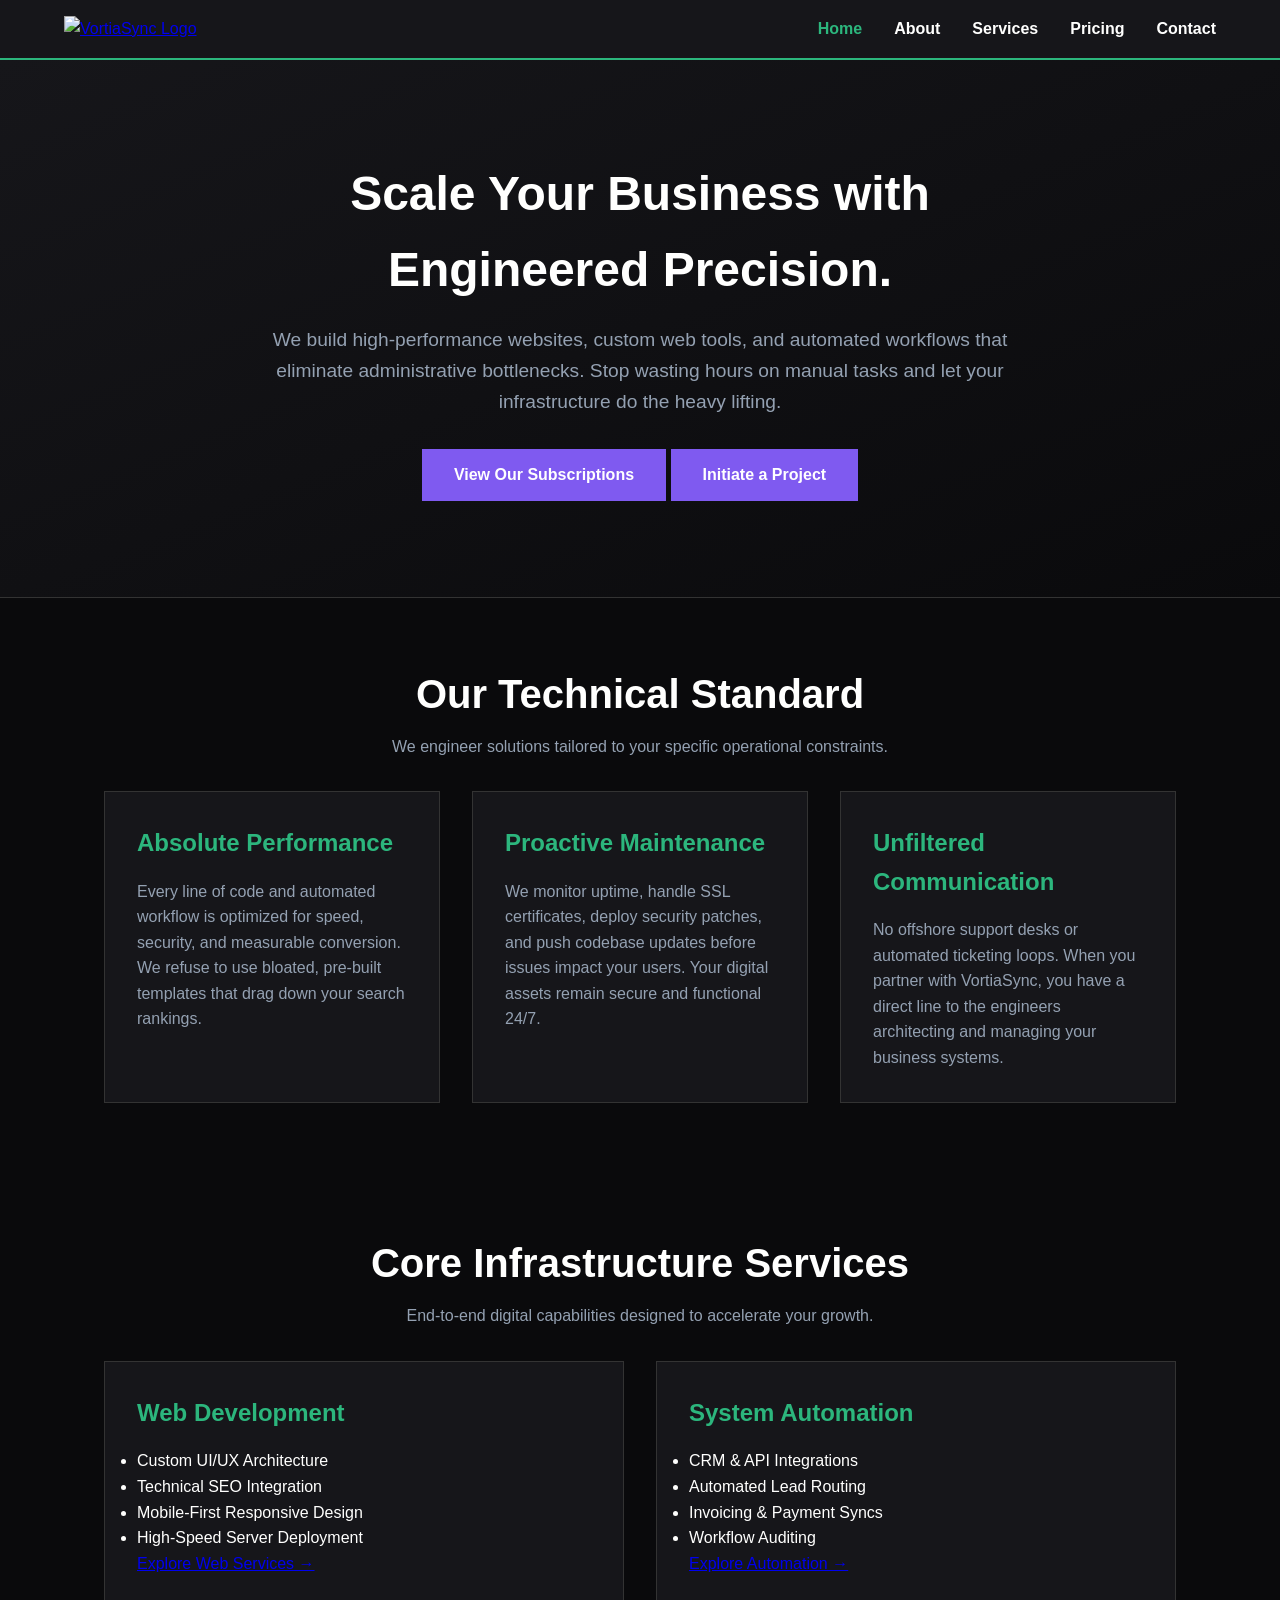
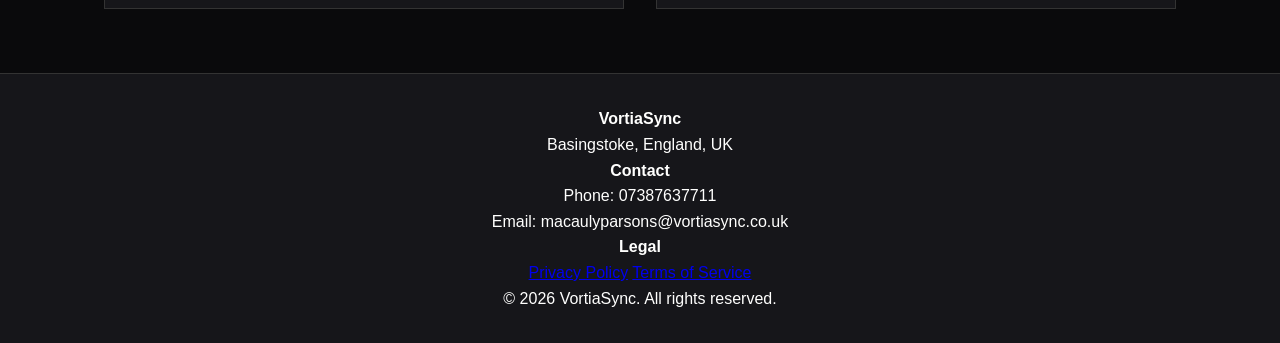
==== commit f60f5f98: "Update index.html" ====
--- a/index.html
+++ b/index.html
@@ -1,10 +1,14 @@
 <!DOCTYPE html>
-<html lang="en">
+<html lang="en-GB">
 <head>
     <meta charset="UTF-8">
     <meta name="viewport" content="width=device-width, initial-scale=1.0">
-    <title>VortiaSync | Web Creation & Automations</title>
+    <meta name="description" content="VortiaSync provides custom website creation, system automation, and digital infrastructure management in Basingstoke and across the UK.">
+    <meta name="keywords" content="web development, automation agency, custom internal tools, VortiaSync, Basingstoke tech agency">
+    <meta http-equiv="Content-Security-Policy" content="default-src 'self'; img-src 'self' data:; style-src 'self' 'unsafe-inline'; script-src 'self'; form-action 'self' https://formspree.io;">
+    <title>VortiaSync | Web Engineering & System Automation</title>
     <link rel="stylesheet" href="style.css">
+    <link rel="canonical" href="https://vortiasync.co.uk/">
 </head>
 <body>
     <header>
@@ -16,47 +20,96 @@
             <nav id="nav-links">
                 <a href="index.html" class="active">Home</a>
                 <a href="about.html">About</a>
+                <a href="services.html">Services</a>
                 <a href="pricing.html">Pricing</a>
                 <a href="contact.html">Contact</a>
             </nav>
         </div>
     </header>
 
-    <section class="hero">
-        <div class="hero-content">
-            <h1>Engineered for Efficiency. Built for You.</h1>
-            <p>Welcome to VortiaSync. We are a newly established digital agency focused on delivering high-performance website creation, management, custom tools, and workflow automations. No fluff, just results.</p>
-            <a href="pricing.html" class="btn">View Our Plans</a>
-        </div>
-    </section>
+    <main>
+        <section class="hero">
+            <div class="hero-content">
+                <h1>Scale Your Business with Engineered Precision.</h1>
+                <p>We build high-performance websites, custom web tools, and automated workflows that eliminate administrative bottlenecks. Stop wasting hours on manual tasks and let your infrastructure do the heavy lifting.</p>
+                <div class="btn-group">
+                    <a href="pricing.html" class="btn">View Our Subscriptions</a>
+                    <a href="contact.html" class="btn btn-outline">Initiate a Project</a>
+                </div>
+            </div>
+        </section>
 
-    <section class="services">
-        <div class="section-header">
-            <h2>What We Do</h2>
-            <p>Streamline your business with our core services.</p>
-        </div>
-        <div class="grid">
-            <div class="card">
-                <h3>Website Creation</h3>
-                <p>We build fast, secure, and fully customized websites tailored exactly to your brand's operational needs.</p>
+        <section class="value-prop">
+            <div class="section-header">
+                <h2>Our Technical Standard</h2>
+                <p>We engineer solutions tailored to your specific operational constraints.</p>
             </div>
-            <div class="card">
-                <h3>Website Management</h3>
-                <p>Focus on your business while we handle hosting, updates, security, and maintenance of your site.</p>
+            <div class="grid">
+                <div class="card">
+                    <h3>Absolute Performance</h3>
+                    <p>Every line of code and automated workflow is optimized for speed, security, and measurable conversion. We refuse to use bloated, pre-built templates that drag down your search rankings.</p>
+                </div>
+                <div class="card">
+                    <h3>Proactive Maintenance</h3>
+                    <p>We monitor uptime, handle SSL certificates, deploy security patches, and push codebase updates before issues impact your users. Your digital assets remain secure and functional 24/7.</p>
+                </div>
+                <div class="card">
+                    <h3>Unfiltered Communication</h3>
+                    <p>No offshore support desks or automated ticketing loops. When you partner with VortiaSync, you have a direct line to the engineers architecting and managing your business systems.</p>
+                </div>
             </div>
-            <div class="card">
-                <h3>System Automations</h3>
-                <p>Stop doing manual data entry. We automate your workflows so your software does the heavy lifting.</p>
+        </section>
+
+        <section class="overview-section">
+            <div class="section-header">
+                <h2>Core Infrastructure Services</h2>
+                <p>End-to-end digital capabilities designed to accelerate your growth.</p>
             </div>
-            <div class="card">
-                <h3>Custom Tools</h3>
-                <p>Need a specific internal tool or portal? We code custom web-based tools to solve your unique problems.</p>
+            <div class="grid services-grid">
+                <div class="card list-card">
+                    <h3>Web Development</h3>
+                    <ul>
+                        <li>Custom UI/UX Architecture</li>
+                        <li>Technical SEO Integration</li>
+                        <li>Mobile-First Responsive Design</li>
+                        <li>High-Speed Server Deployment</li>
+                    </ul>
+                    <a href="services.html" class="text-link">Explore Web Services &rarr;</a>
+                </div>
+                <div class="card list-card">
+                    <h3>System Automation</h3>
+                    <ul>
+                        <li>CRM & API Integrations</li>
+                        <li>Automated Lead Routing</li>
+                        <li>Invoicing & Payment Syncs</li>
+                        <li>Workflow Auditing</li>
+                    </ul>
+                    <a href="services.html" class="text-link">Explore Automation &rarr;</a>
+                </div>
+            </div>
+        </section>
+    </main>
+
+    <footer>
+        <div class="footer-grid">
+            <div class="footer-col">
+                <h4>VortiaSync</h4>
+                <p>Basingstoke, England, UK</p>
+            </div>
+            <div class="footer-col">
+                <h4>Contact</h4>
+                <p>Phone: 07387637711</p>
+                <p>Email: macaulyparsons@vortiasync.co.uk</p>
+            </div>
+            <div class="footer-col">
+                <h4>Legal</h4>
+                <a href="privacy.html">Privacy Policy</a>
+                <a href="terms.html">Terms of Service</a>
             </div>
         </div>
-    </section>
-
-    <footer>
-        <p>&copy; 2026 VortiaSync.co.uk. All rights reserved.</p>
+        <div class="footer-bottom">
+            <p>&copy; 2026 VortiaSync. All rights reserved.</p>
+        </div>
     </footer>
     <script src="script.js"></script>
 </body>
